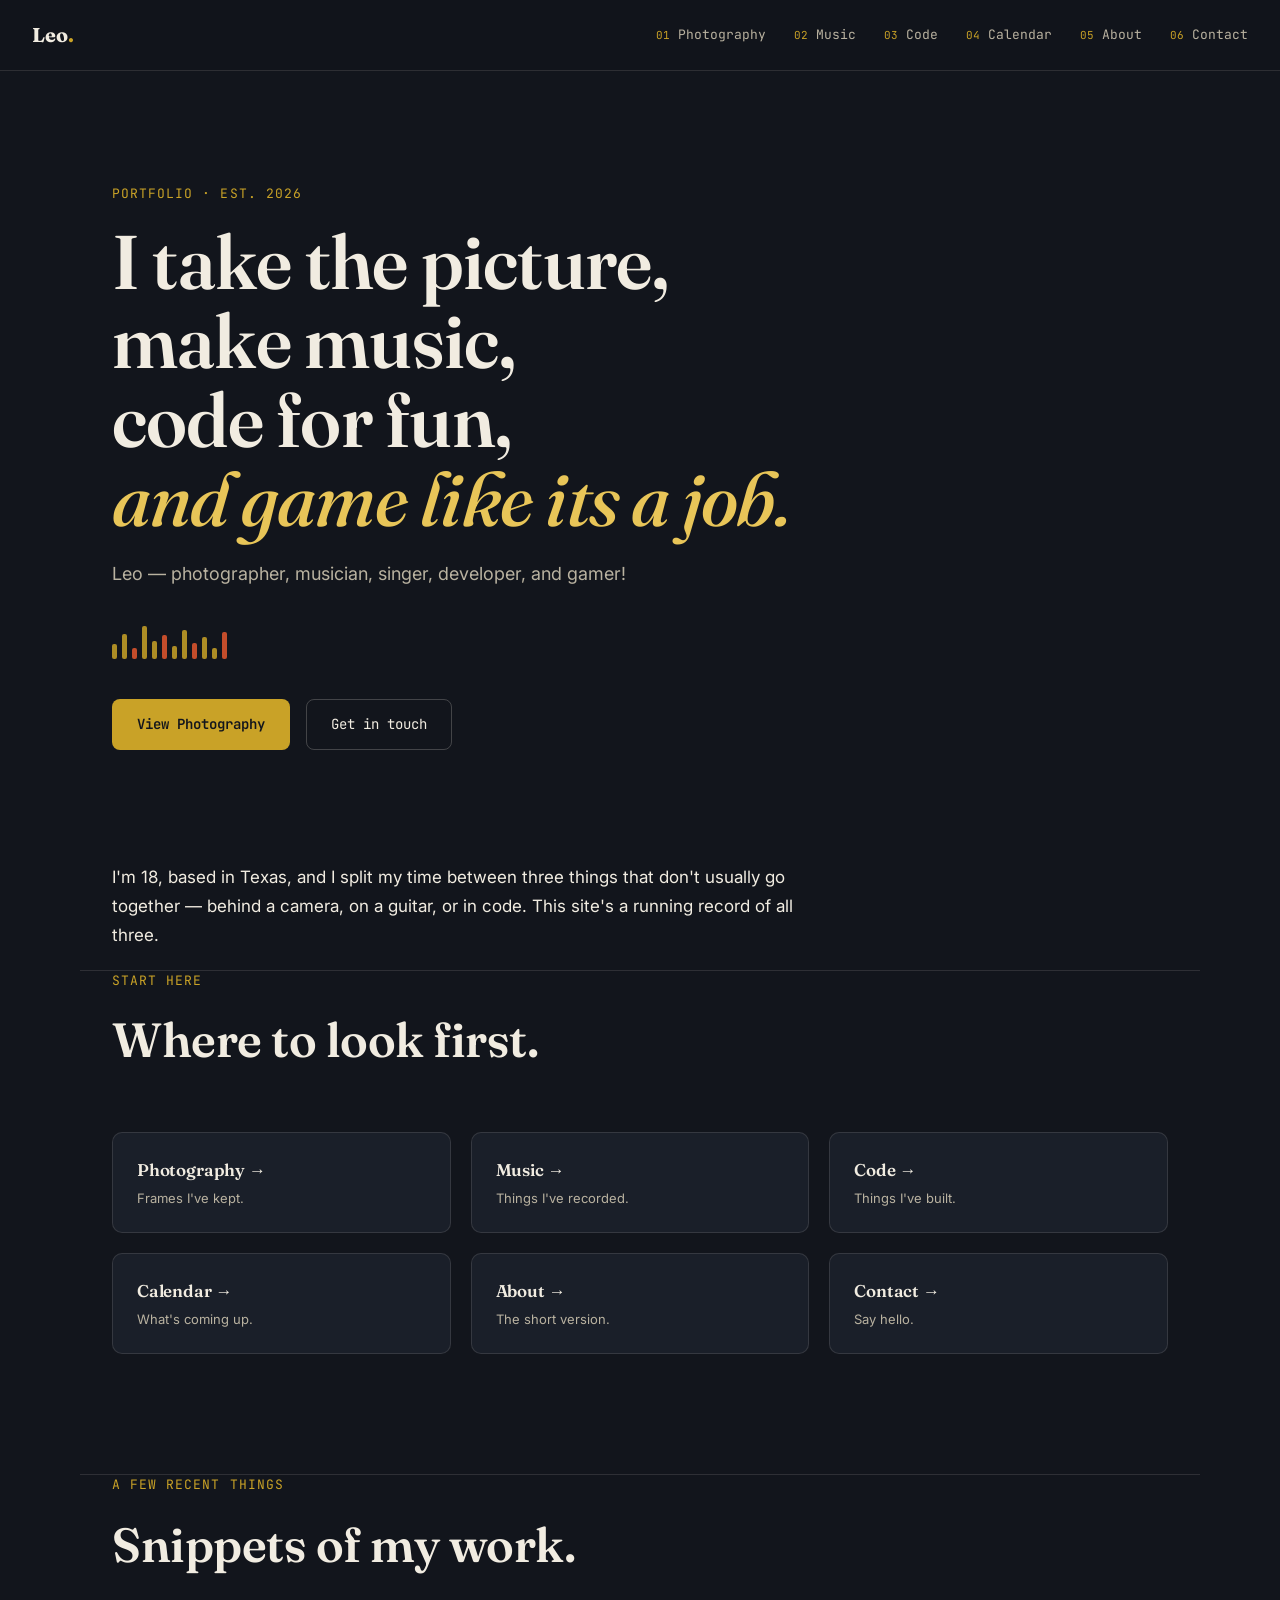
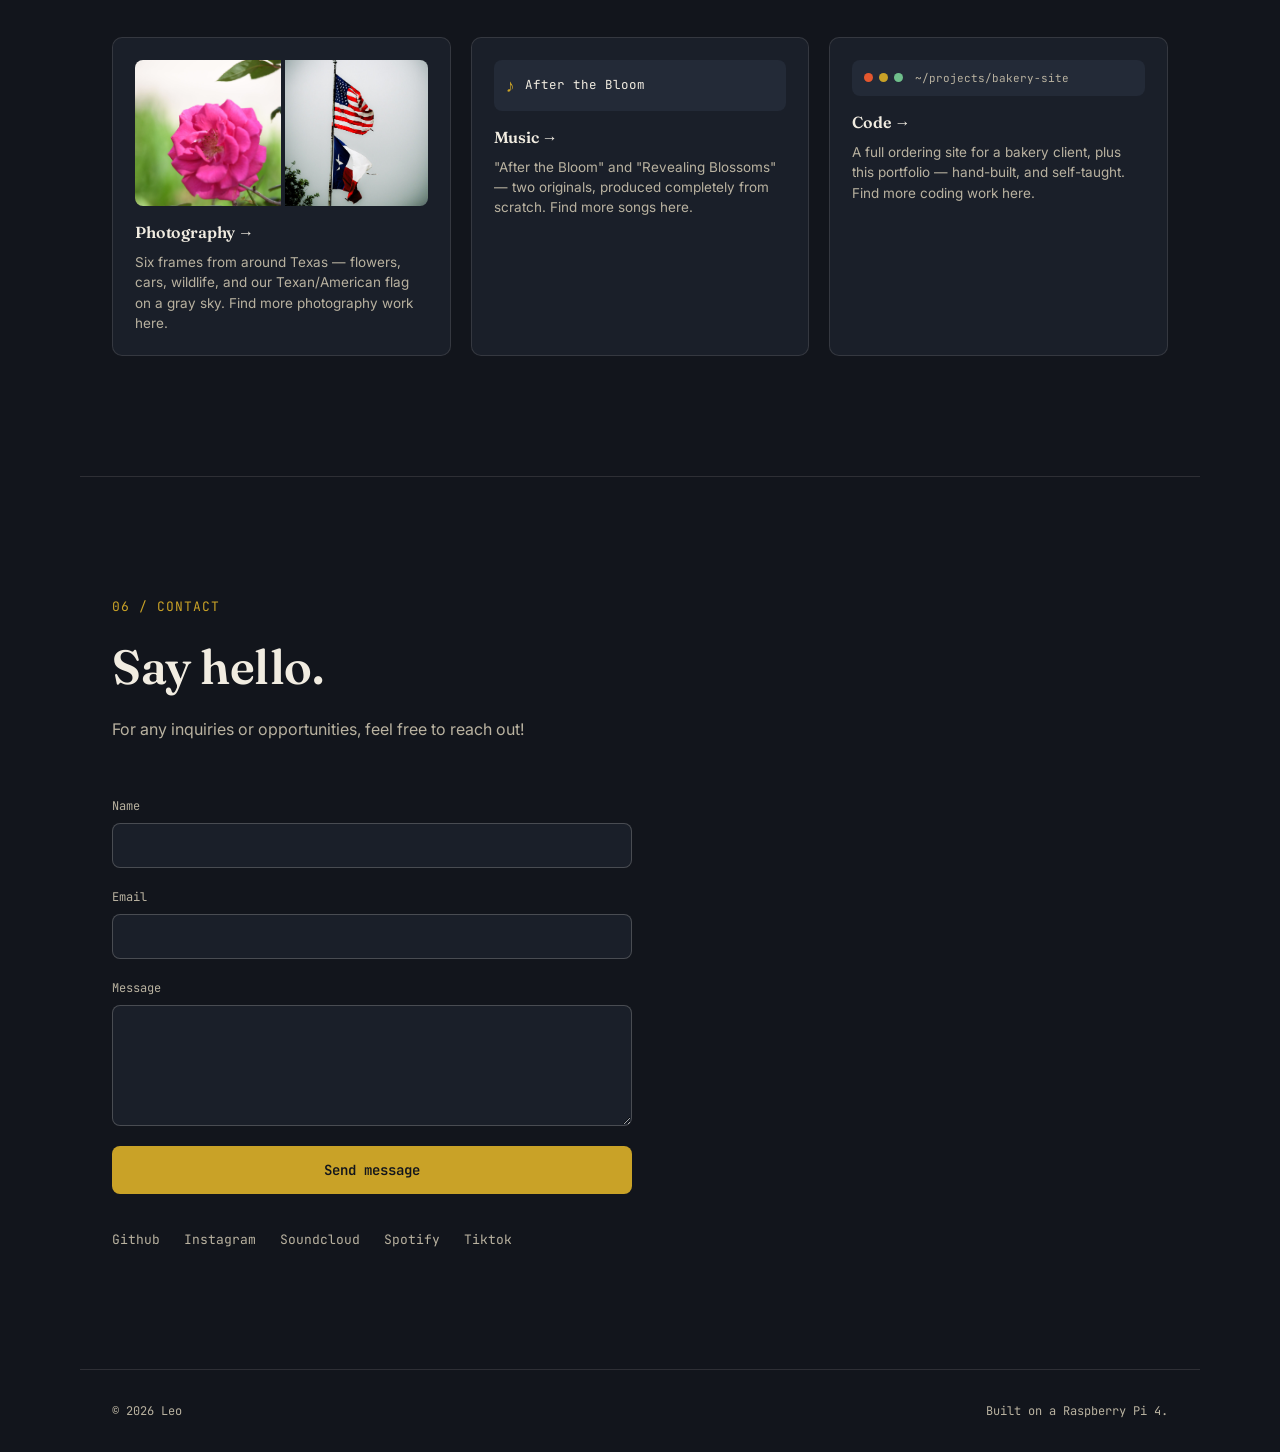
==== index.html @ b11d9968 "Add files via upload" ====
<!DOCTYPE html>
<html lang="en">
<head>
<meta charset="UTF-8">
<meta name="viewport" content="width=device-width, initial-scale=1.0">
<title>Leo — Photography · Music · Code</title>
<meta name="description" content="Portfolio of photography, music, and software work.">
<link rel="preconnect" href="https://fonts.googleapis.com">
<link rel="preconnect" href="https://fonts.gstatic.com" crossorigin>
<link href="https://fonts.googleapis.com/css2?family=Fraunces:ital,opsz,wght@0,9..144,400;0,9..144,600;0,9..144,700;1,9..144,500&family=Inter:wght@400;500;600&family=JetBrains+Mono:wght@400;500;600&display=swap" rel="stylesheet">
<link rel="stylesheet" href="styles.css">
</head>
<body>

<header class="topbar">
  <a href="index.html" class="brand">Leo<span class="brand-dot">.</span></a>
  <nav class="nav" aria-label="Primary">
    <a href="photography.html"><span class="nav-idx">01</span>Photography</a>
    <a href="music.html"><span class="nav-idx">02</span>Music</a>
    <a href="coding.html"><span class="nav-idx">03</span>Code</a>
    <a href="calendar.html"><span class="nav-idx">04</span>Calendar</a>
    <a href="about.html"><span class="nav-idx">05</span>About</a>
    <a href="#contact"><span class="nav-idx">06</span>Contact</a>
  </nav>
  <button class="nav-toggle" id="navToggle" aria-label="Open menu" aria-expanded="false">
    <span></span><span></span><span></span>
  </button>
</header>

<main>

  <section class="hero">
    <div class="hero-inner">
      <p class="eyebrow mono">portfolio · est. 2026</p>
      <h1 class="hero-title">
        I take the picture,<br>
        make music,<br>
        code for fun,<br>
        <span class="hero-accent">and game like its a job.</span>
      </h1>
      <p class="hero-sub">Leo — photographer, musician, singer, developer, and gamer!</p>
      <div class="meter" aria-hidden="true">
        <span></span><span></span><span></span><span></span><span></span><span></span><span></span><span></span><span></span><span></span><span></span><span></span>
      </div>
      <div class="hero-links">
        <a href="photography.html" class="btn btn-primary">View Photography</a>
        <a href="#contact" class="btn btn-ghost">Get in touch</a>
      </div>
    </div>
  </section>

  <section class="section" style="padding-top:0; padding-bottom:0">
    <p class="about-text" style="font-size:17px; max-width:65ch">
      I'm 18, based in Texas, and I split my time between three things that
      don't usually go together — behind a camera, on a guitar, or in code.
      This site's a running record of all three.
    </p>
  </section>

  <section class="section" style="padding-top:0">
    <div class="section-head">
      <p class="eyebrow mono">start here</p>
      <h2>Where to look first.</h2>
    </div>
    <div class="quick-links">
      <a href="photography.html"><h3>Photography →</h3><p>Frames I've kept.</p></a>
      <a href="music.html"><h3>Music →</h3><p>Things I've recorded.</p></a>
      <a href="coding.html"><h3>Code →</h3><p>Things I've built.</p></a>
      <a href="calendar.html"><h3>Calendar →</h3><p>What's coming up.</p></a>
      <a href="about.html"><h3>About →</h3><p>The short version.</p></a>
      <a href="#contact"><h3>Contact →</h3><p>Say hello.</p></a>
    </div>
  </section>

  <section class="section" style="padding-top:0">
    <div class="section-head">
      <p class="eyebrow mono">a few recent things</p>
      <h2>Snippets of my work.</h2>
    </div>
    <div class="pillar-grid">
      <a href="photography.html" class="pillar-card">
        <div class="snippet-photos">
          <img src="assets/photos/pic1.JPG" alt="A pink rose in bloom">
          <img src="assets/photos/pic6.JPG" alt="American and Texan flags flying together">
        </div>
        <h3>Photography →</h3>
        <p>Six frames from around Texas — flowers, cars, wildlife, and our Texan/American
           flag on a gray sky. Find more photography work here.</p>
      </a>
      <a href="music.html" class="pillar-card">
        <div class="snippet-track">
          <span class="snippet-note" aria-hidden="true">♪</span>
          <span class="snippet-track-name mono">After the Bloom</span>
        </div>
        <h3>Music →</h3>
        <p>"After the Bloom" and "Revealing Blossoms" — two originals,
          produced completely from scratch. Find more songs here.</p>
      </a>
      <a href="coding.html" class="pillar-card">
        <div class="snippet-term">
          <span class="dot red"></span><span class="dot amber"></span><span class="dot green"></span>
          <span class="snippet-term-path mono">~/projects/bakery-site</span>
        </div>
        <h3>Code →</h3>
        <p>A full ordering site for a bakery client, plus this portfolio —
          hand-built, and self-taught. Find more coding work here.</p>
      </a>
    </div>
  </section>

  <section id="contact" class="section section-contact">
    <div class="section-head">
      <p class="eyebrow mono">06 / contact</p>
      <h2>Say hello.</h2>
      <p class="section-sub">For any inquiries or opportunities, feel free to reach out!</p>
    </div>
    <form class="contact-form" action="https://formspree.io/f/xnjkwbkw" method="POST">
      <div class="field">
        <label for="name">Name</label>
        <input id="name" name="name" type="text" required>
      </div>
      <div class="field">
        <label for="email">Email</label>
        <input id="email" name="email" type="email" required>
      </div>
      <div class="field">
        <label for="message">Message</label>
        <textarea id="message" name="message" rows="5" required></textarea>
      </div>
      <input type="hidden" name="_subject" value="New message from your portfolio site">
      <button type="submit" class="btn btn-primary">Send message</button>
    </form>
    <div class="socials mono">
      <a href="https://github.com/leocebillo">Github</a>
      <a href="https://www.instagram.com/leocebillo/">Instagram</a>
      <a href="https://soundcloud.com/leocebillo/tracks">Soundcloud</a>
      <a href="https://open.spotify.com/artist/6a5sOU5WnglyTSej2QoIKZ">Spotify</a>
      <a href="https://www.tiktok.com/@leocebillo?is_from_webapp=1&sender_device=pc">Tiktok</a>
    </div>
  </section>

</main>

<footer class="footer mono">
  <span>© <span id="year"></span> Leo</span>
  <span>Built on a Raspberry Pi 4.</span>
</footer>

<script src="script.js"></script>
</body>
</html>
---- styles.css ----
/* ---------- Tokens ---------- */
:root{
  --ink: #12151C;
  --ink-2: #1A1F29;
  --ink-3: #232A37;
  --paper: #F1ECE1;
  --paper-dim: #B9B2A0;
  --brass: #C9A227;
  --brass-bright: #E8C558;
  --rec: #E4572E;
  --green: #6FBF8B;
  --line: rgba(241,236,225,0.12);
  --line-strong: rgba(241,236,225,0.22);

  --font-display: 'Fraunces', serif;
  --font-body: 'Inter', -apple-system, sans-serif;
  --font-mono: 'JetBrains Mono', monospace;

  --container: 1120px;
}

*{ box-sizing:border-box; }
html{ scroll-behavior:smooth; }
body{
  margin:0;
  background:var(--ink);
  color:var(--paper);
  font-family:var(--font-body);
  line-height:1.5;
  -webkit-font-smoothing:antialiased;
}
@media (prefers-reduced-motion: reduce){
  html{ scroll-behavior:auto; }
  *{ animation-duration:0.001ms !important; animation-iteration-count:1 !important; transition-duration:0.001ms !important; }
}

a{ color:inherit; text-decoration:none; }
h1,h2,h3{ font-family:var(--font-display); font-weight:600; margin:0; letter-spacing:-0.01em; }
p{ margin:0; }
.mono{ font-family:var(--font-mono); }

::selection{ background:var(--brass); color:var(--ink); }
:focus-visible{ outline:2px solid var(--brass-bright); outline-offset:3px; }

/* ---------- Layout helpers ---------- */
.section{
  max-width:var(--container);
  margin:0 auto;
  padding:120px 32px;
  border-bottom:1px solid var(--line);
}
.section-head{ max-width:640px; margin-bottom:56px; }
.eyebrow{ color:var(--brass); font-size:13px; letter-spacing:0.08em; text-transform:uppercase; margin-bottom:14px; display:block; }
.section-head h2{ font-size:clamp(32px,4vw,48px); margin-bottom:14px; }
.section-sub{ color:var(--paper-dim); font-size:16px; max-width:52ch; }
.section-sub code{ font-family:var(--font-mono); background:var(--ink-2); padding:2px 6px; border-radius:4px; font-size:0.9em; }

/* ---------- Topbar ---------- */
.topbar{
  position:sticky; top:0; z-index:50;
  display:flex; align-items:center; justify-content:space-between;
  padding:20px 32px;
  background:rgba(18,21,28,0.85);
  backdrop-filter:blur(10px);
  border-bottom:1px solid var(--line);
}
.brand{ font-family:var(--font-display); font-size:20px; font-weight:700; }
.brand-dot{ color:var(--brass); }
.nav{ display:flex; gap:28px; }
.nav a, .nav span.active{
  font-family:var(--font-mono); font-size:13px; color:var(--paper-dim);
  display:flex; align-items:center; gap:8px; transition:color .2s;
}
.nav a:hover{ color:var(--paper); }
.nav span.active{ color:var(--paper); cursor:default; }
.nav span.active .nav-idx{ color:var(--brass-bright); }
.nav-idx{ color:var(--brass); font-size:11px; }
.nav-toggle{ display:none; background:none; border:0; width:32px; height:24px; flex-direction:column; justify-content:space-between; cursor:pointer; padding:0; }
.nav-toggle span{ display:block; height:2px; background:var(--paper); border-radius:2px; }

@media (max-width: 860px){
  .nav{
    position:fixed; inset:64px 0 0 0; background:var(--ink);
    flex-direction:column; gap:0; padding:12px 32px;
    transform:translateY(-8px); opacity:0; pointer-events:none; transition:all .25s ease;
  }
  .nav.open{ transform:translateY(0); opacity:1; pointer-events:auto; }
  .nav a, .nav span.active{ padding:16px 0; border-bottom:1px solid var(--line); font-size:15px; }
  .nav-toggle{ display:flex; }
}

/* ---------- Hero ---------- */
.hero{
  min-height:88vh; display:flex; align-items:center;
  max-width:var(--container); margin:0 auto; padding:60px 32px;
}
.hero-inner{ max-width:760px; }
.hero-title{ font-size:clamp(40px,6.5vw,76px); line-height:1.04; margin:18px 0 22px; }
.hero-accent{ font-style:italic; color:var(--brass-bright); font-weight:500; }
.hero-sub{ color:var(--paper-dim); font-size:18px; max-width:48ch; margin-bottom:36px; }

/* signature meter motif */
.meter{ display:flex; align-items:flex-end; gap:5px; height:36px; margin-bottom:40px; }
.meter span{
  width:5px; background:var(--brass); border-radius:2px; opacity:0.85;
  animation:levels 1.6s ease-in-out infinite;
}
.meter span:nth-child(3n){ background:var(--rec); }
.meter span:nth-child(1){ height:40%; animation-delay:-1.1s; }
.meter span:nth-child(2){ height:70%; animation-delay:-0.3s; }
.meter span:nth-child(3){ height:30%; animation-delay:-0.9s; }
.meter span:nth-child(4){ height:90%; animation-delay:-0.2s; }
.meter span:nth-child(5){ height:50%; animation-delay:-1.4s; }
.meter span:nth-child(6){ height:65%; animation-delay:-0.6s; }
.meter span:nth-child(7){ height:35%; animation-delay:-1.0s; }
.meter span:nth-child(8){ height:80%; animation-delay:-0.4s; }
.meter span:nth-child(9){ height:45%; animation-delay:-1.3s; }
.meter span:nth-child(10){ height:60%; animation-delay:-0.7s; }
.meter span:nth-child(11){ height:30%; animation-delay:-1.5s; }
.meter span:nth-child(12){ height:75%; animation-delay:-0.5s; }
@keyframes levels{
  0%,100%{ transform:scaleY(0.4); }
  50%{ transform:scaleY(1); }
}

.hero-links{ display:flex; gap:16px; flex-wrap:wrap; }

/* ---------- Home: quick links ---------- */
.quick-links{ display:grid; grid-template-columns:repeat(3,1fr); gap:20px; }
.quick-links a{
  display:block; background:var(--ink-2); border:1px solid var(--line);
  border-radius:10px; padding:24px; transition:all .2s;
}
.quick-links a:hover{ border-color:var(--brass); transform:translateY(-2px); }
.quick-links h3{ font-size:17px; margin-bottom:6px; }
.quick-links p{ color:var(--paper-dim); font-size:13px; }
@media (max-width:760px){ .quick-links{ grid-template-columns:repeat(2,1fr); } }
@media (max-width:520px){ .quick-links{ grid-template-columns:1fr; } }
.btn{
  font-family:var(--font-mono); font-size:14px; padding:14px 24px; border-radius:8px;
  border:1px solid transparent; transition:all .2s; display:inline-block;
}
.btn-primary{ background:var(--brass); color:var(--ink); font-weight:600; }
.btn-primary:hover{ background:var(--brass-bright); transform:translateY(-1px); }
.btn-ghost{ border-color:var(--line-strong); color:var(--paper); }
.btn-ghost:hover{ border-color:var(--paper); }

/* ---------- Photography: contact sheet ---------- */
.contact-sheet{
  display:grid; grid-template-columns:repeat(3,1fr); gap:2px;
  background:var(--line);
  border:1px solid var(--line-strong);
}
.frame{ margin:0; background:var(--ink); position:relative; }
.frame-img{
  aspect-ratio:4/5; background:var(--ink-3);
  position:relative; overflow:hidden; cursor:pointer;
}
.frame-img img{
  width:100%; height:100%; object-fit:cover; display:block;
  transition:transform .35s ease, filter .2s ease;
}
.frame:hover .frame-img img{ transform:scale(1.04); filter:brightness(1.05); }
.frame figcaption{
  position:absolute; left:0; right:0; bottom:0; padding:8px 10px;
  font-size:11px; color:var(--paper); background:linear-gradient(transparent,rgba(0,0,0,0.65));
}
@media (max-width:700px){ .contact-sheet{ grid-template-columns:repeat(2,1fr); } }

/* ---------- Photography: gear + YouTube callout ---------- */
.gear-list{
  list-style:none; margin:0 0 28px; padding:0; max-width:440px;
  display:flex; flex-direction:column; gap:0;
}
.gear-list li{
  display:flex; justify-content:space-between; gap:16px;
  padding:14px 0; border-bottom:1px solid var(--line);
  font-size:13px; color:var(--paper);
}
.gear-list li:first-child{ border-top:1px solid var(--line); }
.gear-label{ color:var(--paper-dim); }
.yt-btn{ display:inline-flex; align-items:center; gap:10px; }
.yt-btn svg{ flex:none; }

.kit-grid{ display:grid; grid-template-columns:1.2fr 1fr; gap:40px; align-items:start; }
.brand-block{ display:flex; flex-direction:column; gap:18px; }
.brand-logo{ max-width:150px; height:auto; }
.brand-quote{
  font-family:var(--font-display); font-style:italic; font-size:19px;
  color:var(--paper-dim); border-left:2px solid var(--brass);
  padding-left:18px; margin:0; line-height:1.5;
}
@media (max-width:760px){ .kit-grid{ grid-template-columns:1fr; gap:32px; } }

/* Lightbox */
.lightbox{
  position:fixed; inset:0; background:rgba(10,9,14,.92);
  display:none; align-items:center; justify-content:center;
  z-index:200; padding:5vh 5vw;
}
.lightbox.open{ display:flex; }
.lightbox img{ max-height:90vh; max-width:90vw; border-radius:6px; }
.lightbox-close{
  position:absolute; top:24px; right:32px;
  background:none; border:0; color:var(--paper); font-size:32px;
  line-height:1; cursor:pointer;
}
.lightbox-close:hover{ color:var(--brass); }

/* ---------- Music: tracklist ---------- */
.tracklist{ border-top:1px solid var(--line); }
.track{
  display:flex; align-items:center; gap:20px; padding:18px 4px;
  border-bottom:1px solid var(--line);
}
.play-btn{
  width:42px; height:42px; border-radius:50%; border:1px solid var(--line-strong);
  background:transparent; color:var(--paper); cursor:pointer; flex:none;
  display:flex; align-items:center; justify-content:center; transition:all .2s;
}
.play-btn:hover{ border-color:var(--brass); color:var(--brass); }
.play-btn svg{ width:18px; height:18px; fill:currentColor; }
.icon-pause{ display:none; }
.track.playing .icon-play{ display:none; }
.track.playing .icon-pause{ display:block; }
.track.playing .play-btn{ border-color:var(--brass); color:var(--brass); }
.track-cover{
  width:48px; height:48px; border-radius:6px; overflow:hidden; flex:none;
  background:var(--ink-3); display:flex; align-items:center; justify-content:center;
}
.track-cover img{ width:100%; height:100%; object-fit:cover; display:block; }
.track-cover.cover-fallback::before{ content:"♪"; color:var(--brass); font-size:18px; }
.track-info{ display:flex; flex-direction:column; gap:4px; flex:1; }
.track-title{ font-size:17px; font-weight:500; }
.track-meta{ font-size:12px; color:var(--paper-dim); }
.vu{ display:flex; align-items:flex-end; gap:3px; height:20px; opacity:0.25; }
.vu span{ width:3px; height:100%; background:var(--brass); border-radius:2px; transform:scaleY(0.2); transition:transform .15s; }
.track.playing .vu{ opacity:1; }
.track.playing .vu span{ animation:levels 1s ease-in-out infinite; }
.track.playing .vu span:nth-child(2){ animation-delay:-0.2s; }
.track.playing .vu span:nth-child(3){ animation-delay:-0.6s; }
.track.playing .vu span:nth-child(4){ animation-delay:-0.1s; }
.track.playing .vu span:nth-child(5){ animation-delay:-0.4s; }

/* ---------- Music: streaming links + demos placeholder ---------- */
.stream-links{ display:flex; gap:14px; flex-wrap:wrap; margin-top:28px; }

.empty-state{
  border:1px dashed var(--line-strong); border-radius:12px; padding:48px 32px;
  text-align:center;
}
.empty-state .mono{ font-size:13px; color:var(--paper-dim); margin-bottom:8px; }
.empty-hint{ color:var(--paper-dim); font-size:13px; max-width:46ch; margin:0 auto; }
.empty-hint code{
  font-family:var(--font-mono); background:var(--ink-2); padding:2px 6px;
  border-radius:4px; font-size:0.92em; color:var(--paper);
}

/* ---------- Coding: terminal cards ---------- */
.term-grid{ display:grid; grid-template-columns:repeat(auto-fit,minmax(300px,1fr)); gap:24px; }
.term-card{
  background:var(--ink-2); border:1px solid var(--line); border-radius:10px;
  overflow:hidden; transition:transform .2s ease, border-color .2s ease, box-shadow .2s ease;
}
.term-card:hover{
  transform:translateY(-3px); border-color:var(--line-strong);
  box-shadow:0 12px 28px -12px rgba(0,0,0,0.5);
}
.term-bar{ display:flex; align-items:center; gap:8px; padding:12px 16px; background:var(--ink-3); }
.dot{ width:9px; height:9px; border-radius:50%; }
.dot.red{ background:var(--rec); } .dot.amber{ background:var(--brass); } .dot.green{ background:var(--green); }
.term-path{ margin-left:8px; font-size:12px; color:var(--paper-dim); }
.term-body{ padding:22px; }
.term-body h3{ font-size:19px; margin-bottom:10px; }
.term-body p{ color:var(--paper-dim); font-size:14.5px; margin-bottom:16px; }
.tags{ display:flex; flex-wrap:wrap; gap:8px; margin-bottom:16px; }
.tag{
  font-family:var(--font-mono); font-size:11px; padding:4px 10px 4px 8px;
  border:1px solid var(--line-strong); border-radius:20px; color:var(--paper-dim);
  display:inline-flex; align-items:center; gap:6px;
}
.tag::before{
  content:""; width:6px; height:6px; border-radius:50%;
  background:var(--tag-color, var(--paper-dim)); flex:none;
}
.tag-html{ --tag-color:#e35b28; }
.tag-css{ --tag-color:#3b82f6; }
.tag-js{ --tag-color:#e8c558; }
.tag-react{ --tag-color:#61dafb; }
.tag-node{ --tag-color:#6fbf8b; }
.tag-nginx{ --tag-color:#6fbf8b; }
.term-link{ font-size:13px; color:var(--brass); }
.term-link:hover{ color:var(--brass-bright); }
.gh-btn{ display:inline-flex; align-items:center; gap:10px; margin-top:28px; }
.gh-btn svg{ flex:none; }
.toolbox-tags .tag{ font-size:12px; padding:6px 14px 6px 10px; }

.doc-list{ display:flex; flex-direction:column; gap:12px; }
.doc-card{
  display:flex; align-items:center; gap:16px;
  background:var(--ink-2); border:1px solid var(--line); border-radius:10px;
  padding:16px 18px; transition:border-color .2s ease, transform .15s ease;
}
.doc-card:hover{ border-color:var(--brass); transform:translateY(-2px); }
.doc-icon{
  flex:none; width:40px; height:40px; border-radius:8px;
  background:var(--ink-3); color:var(--brass);
  display:flex; align-items:center; justify-content:center;
  font-family:var(--font-mono); font-size:10px; font-weight:600;
}
.doc-card h3{ font-size:15px; margin-bottom:2px; }
.doc-card p{ color:var(--paper-dim); font-size:13px; margin:0; }

/* ---------- Calendar: Google Calendar embed ---------- */
.gcal-embed{
  border:1px solid var(--line); border-radius:12px; overflow:hidden;
  width:100%; background:var(--ink-2);
}
.gcal-embed iframe{ display:block; width:100%; height:650px; }
@media (max-width:600px){ .gcal-embed iframe{ height:480px; } }

/* ---------- About ---------- */
.about-text{ font-size:19px; color:var(--paper); line-height:1.7; max-width:70ch; margin-bottom:20px; }
.origin-grid{ display:grid; grid-template-columns:repeat(3,1fr); gap:24px; }
.origin-block{
  background:var(--ink-2); border:1px solid var(--line); border-radius:10px;
  padding:22px;
}
.origin-block h4{
  font-family:var(--font-display); font-size:16px; color:var(--brass);
  margin:0 0 10px;
}
.origin-block p{ color:var(--paper-dim); font-size:14px; font-style:italic; margin:0; }
@media (max-width:760px){ .origin-grid{ grid-template-columns:1fr; } }
.pillar-grid{ display:grid; grid-template-columns:repeat(3,1fr); gap:20px; }
.pillar-card{
  display:block; background:var(--ink-2); border:1px solid var(--line);
  border-radius:10px; padding:22px; transition:all .2s;
}
.pillar-card:hover{ border-color:var(--brass); transform:translateY(-2px); }
.pillar-card h3{ font-size:16px; margin-bottom:8px; }
.pillar-card p{ color:var(--paper-dim); font-size:13.5px; margin:0; }

.snippet-photos{
  display:flex; gap:4px; margin-bottom:14px;
  border-radius:8px; overflow:hidden;
}
.snippet-photos img{ width:50%; aspect-ratio:1; object-fit:cover; display:block; }

.snippet-track{
  display:flex; align-items:center; gap:10px; margin-bottom:14px;
  padding:12px; background:var(--ink-3); border-radius:8px;
}
.snippet-note{ font-size:18px; color:var(--brass); }
.snippet-track-name{ font-size:12.5px; color:var(--paper); }

.snippet-term{
  display:flex; align-items:center; gap:6px; margin-bottom:14px;
  padding:10px 12px; background:var(--ink-3); border-radius:8px;
}
.snippet-term-path{ margin-left:6px; font-size:11px; color:var(--paper-dim); }
.pillar-highlight{ color:var(--brass); }
@media (max-width:760px){ .pillar-grid{ grid-template-columns:1fr; } }

/* ---------- Contact ---------- */
.contact-form{ max-width:520px; display:flex; flex-direction:column; gap:20px; margin-bottom:36px; }
.field{ display:flex; flex-direction:column; gap:8px; }
.field label{ font-family:var(--font-mono); font-size:12px; color:var(--paper-dim); }
.field input, .field textarea{
  background:var(--ink-2); border:1px solid var(--line-strong); border-radius:8px;
  padding:12px 14px; color:var(--paper); font-family:var(--font-body); font-size:15px; resize:vertical;
}
.field input:focus, .field textarea:focus{ border-color:var(--brass); }
.socials{ display:flex; gap:24px; font-size:13px; color:var(--paper-dim); }
.socials a:hover{ color:var(--brass); }

/* ---------- Footer ---------- */
.footer{
  display:flex; justify-content:space-between; max-width:var(--container); margin:0 auto;
  padding:32px; font-size:12px; color:var(--paper-dim);
}
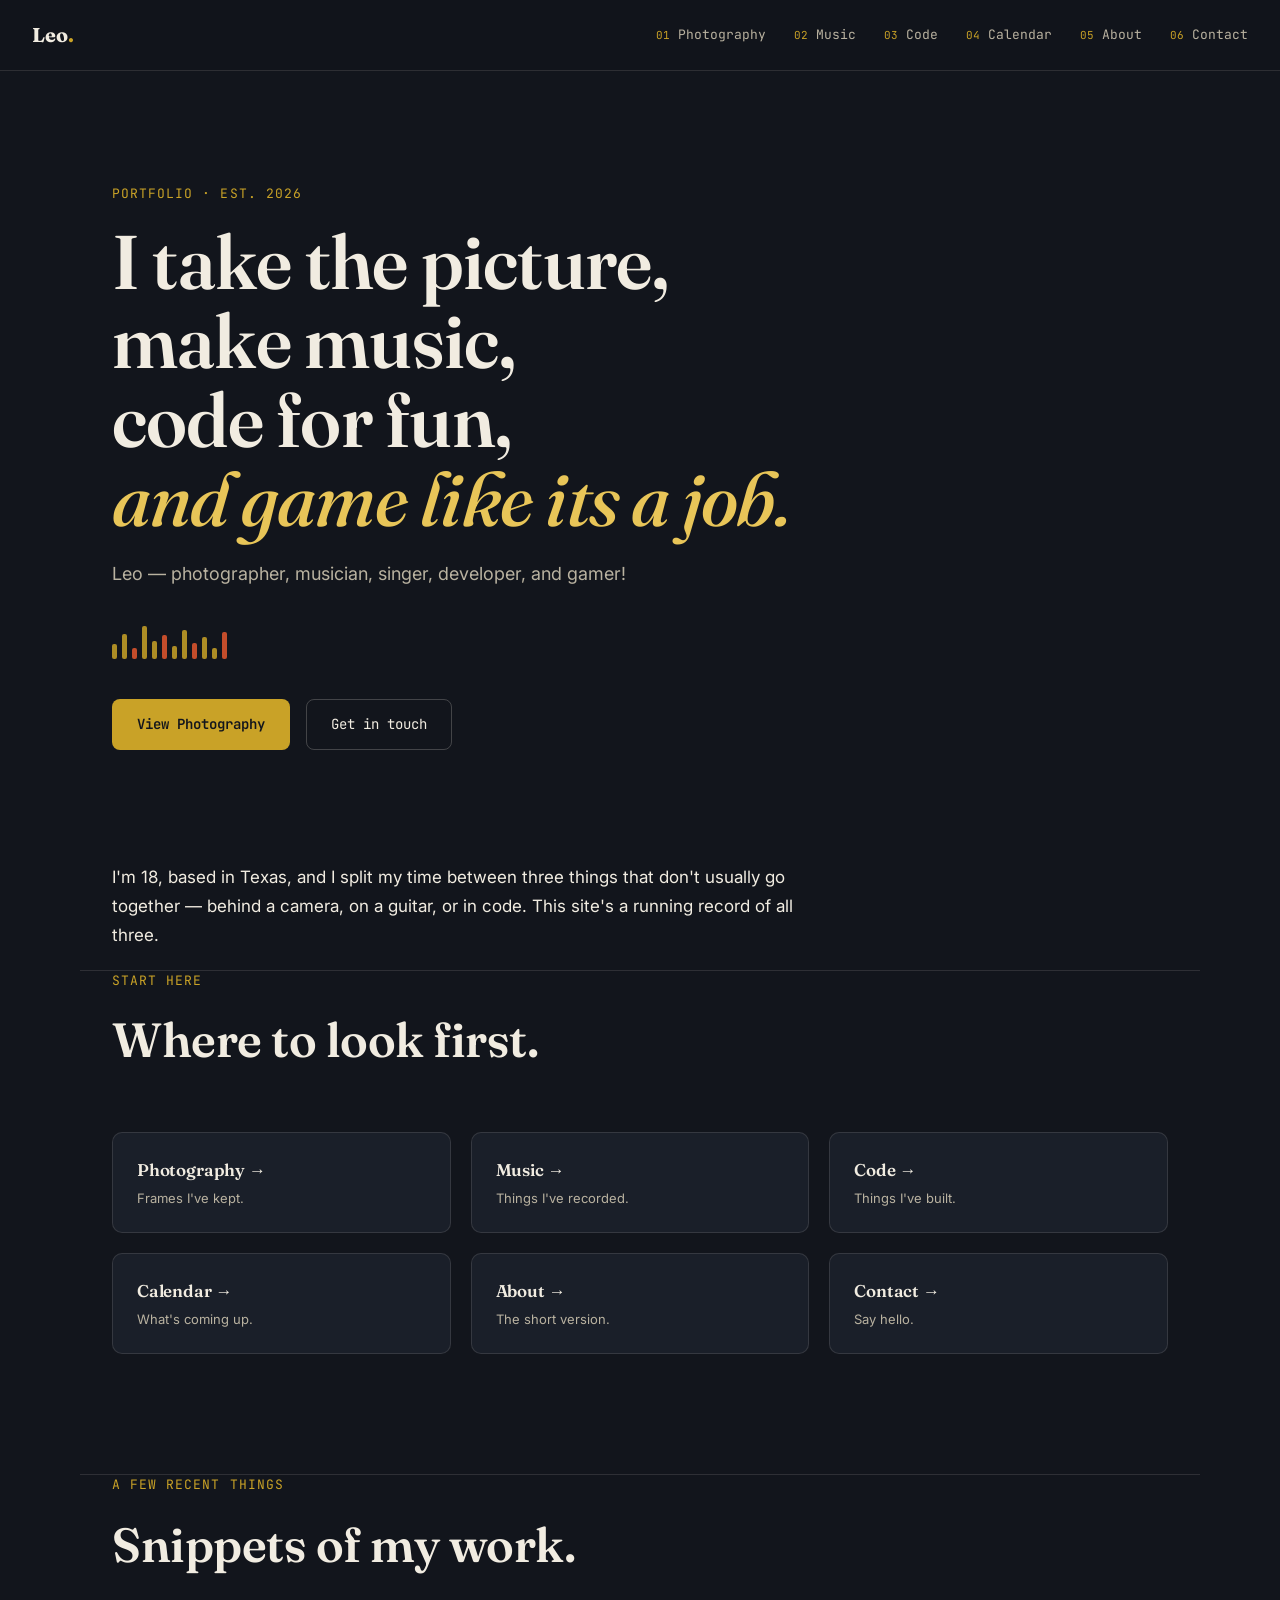
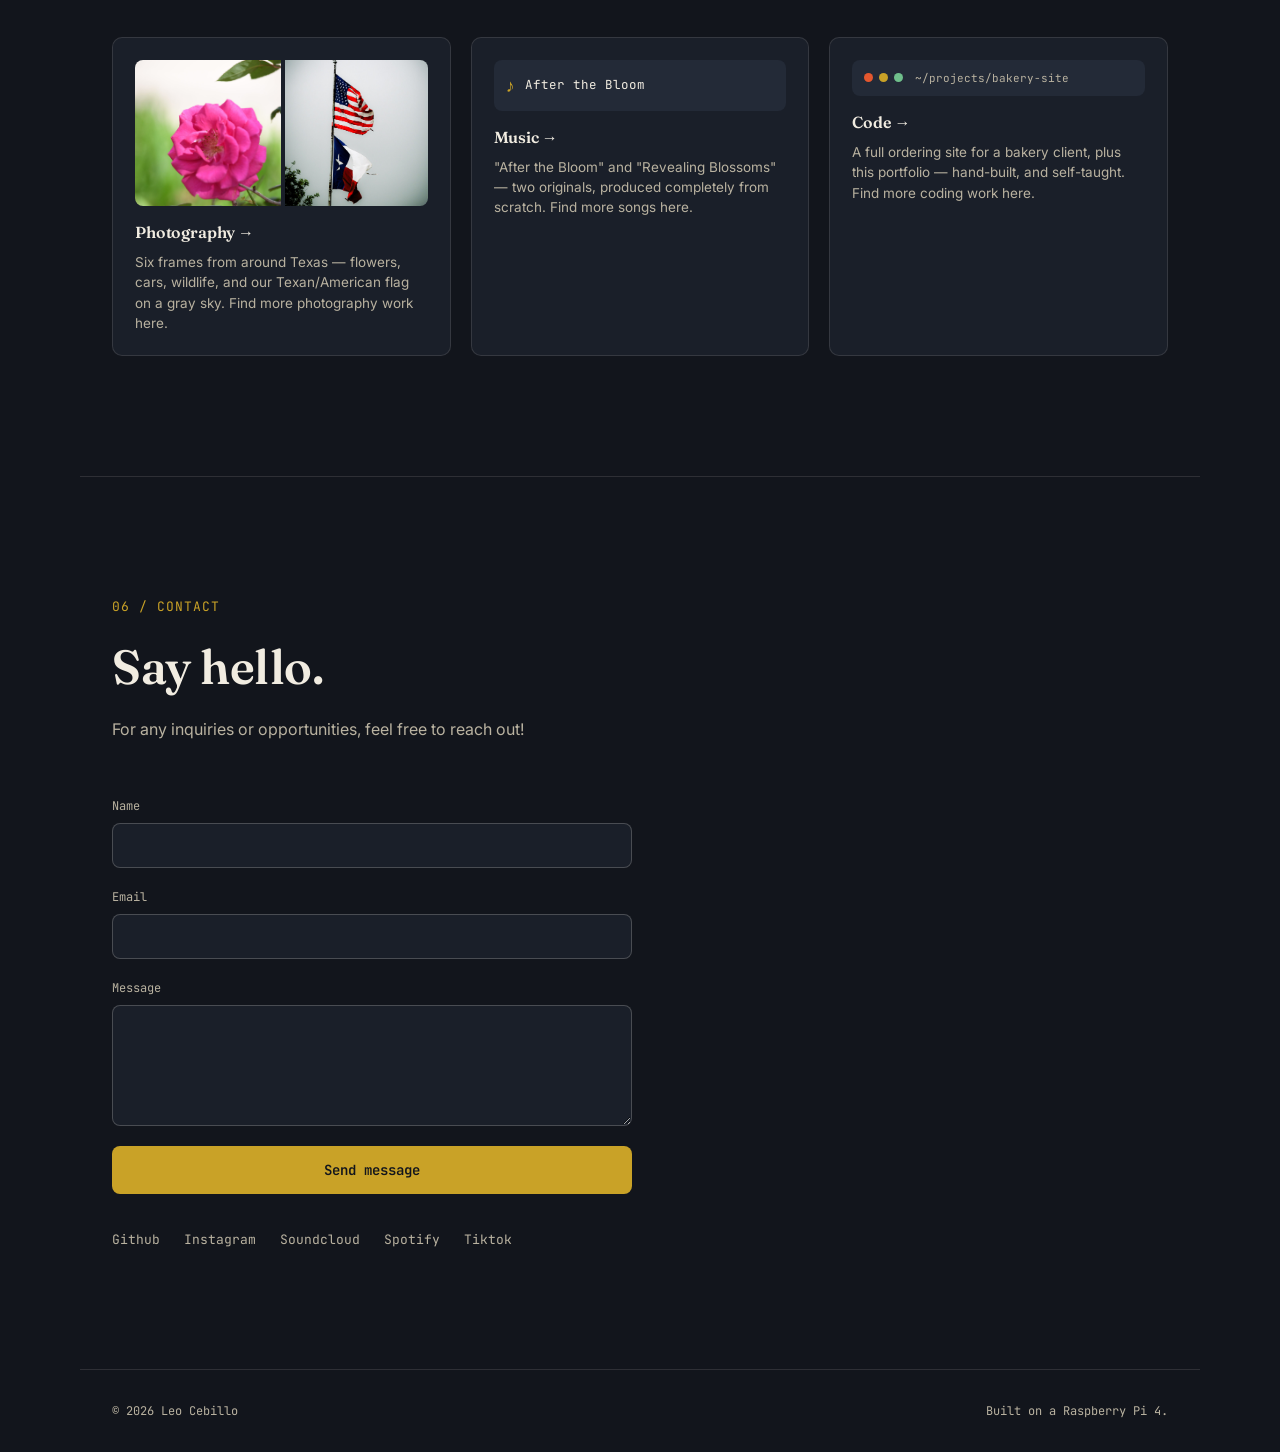
==== commit 210c16b3: "Added proper name at footer" ====
--- a/index.html
+++ b/index.html
@@ -142,7 +142,7 @@
 </main>
 
 <footer class="footer mono">
-  <span>© <span id="year"></span> Leo</span>
+  <span>© <span id="year"></span> Leo Cebillo</span>
   <span>Built on a Raspberry Pi 4.</span>
 </footer>
 
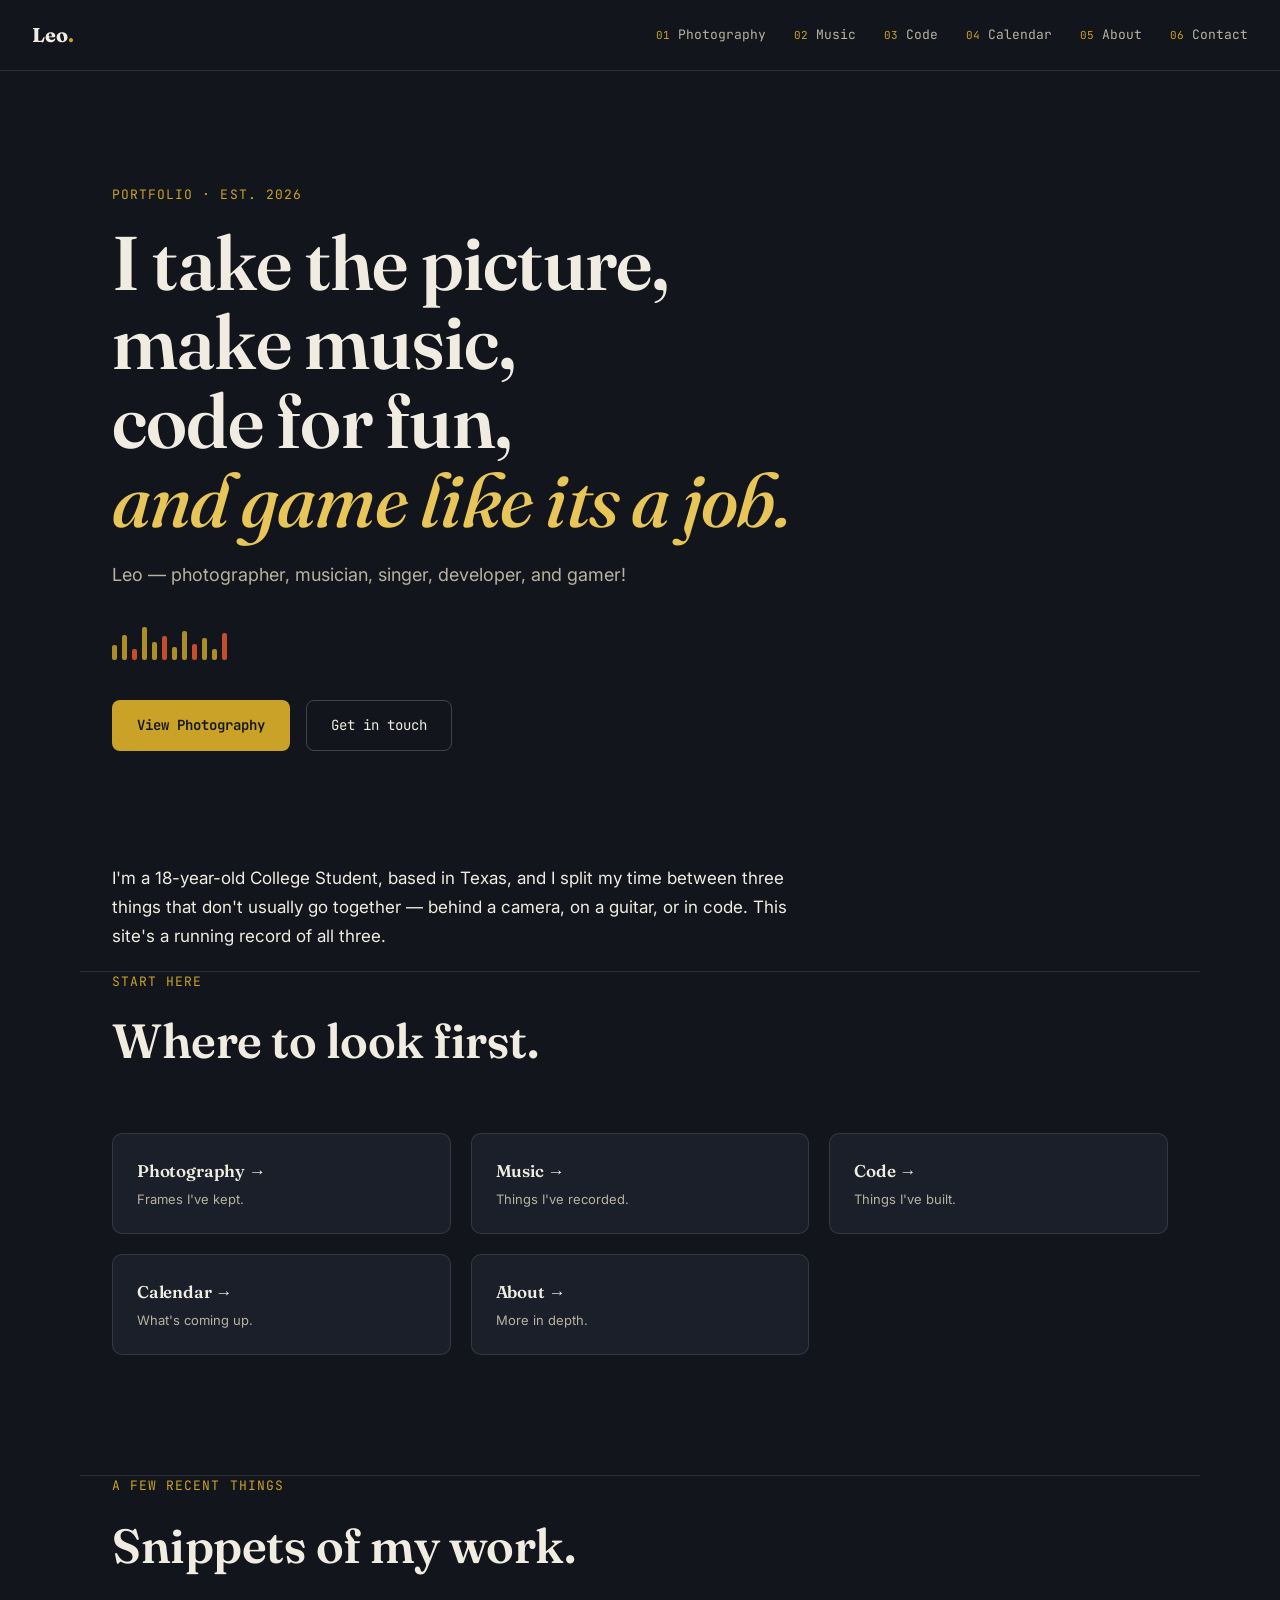
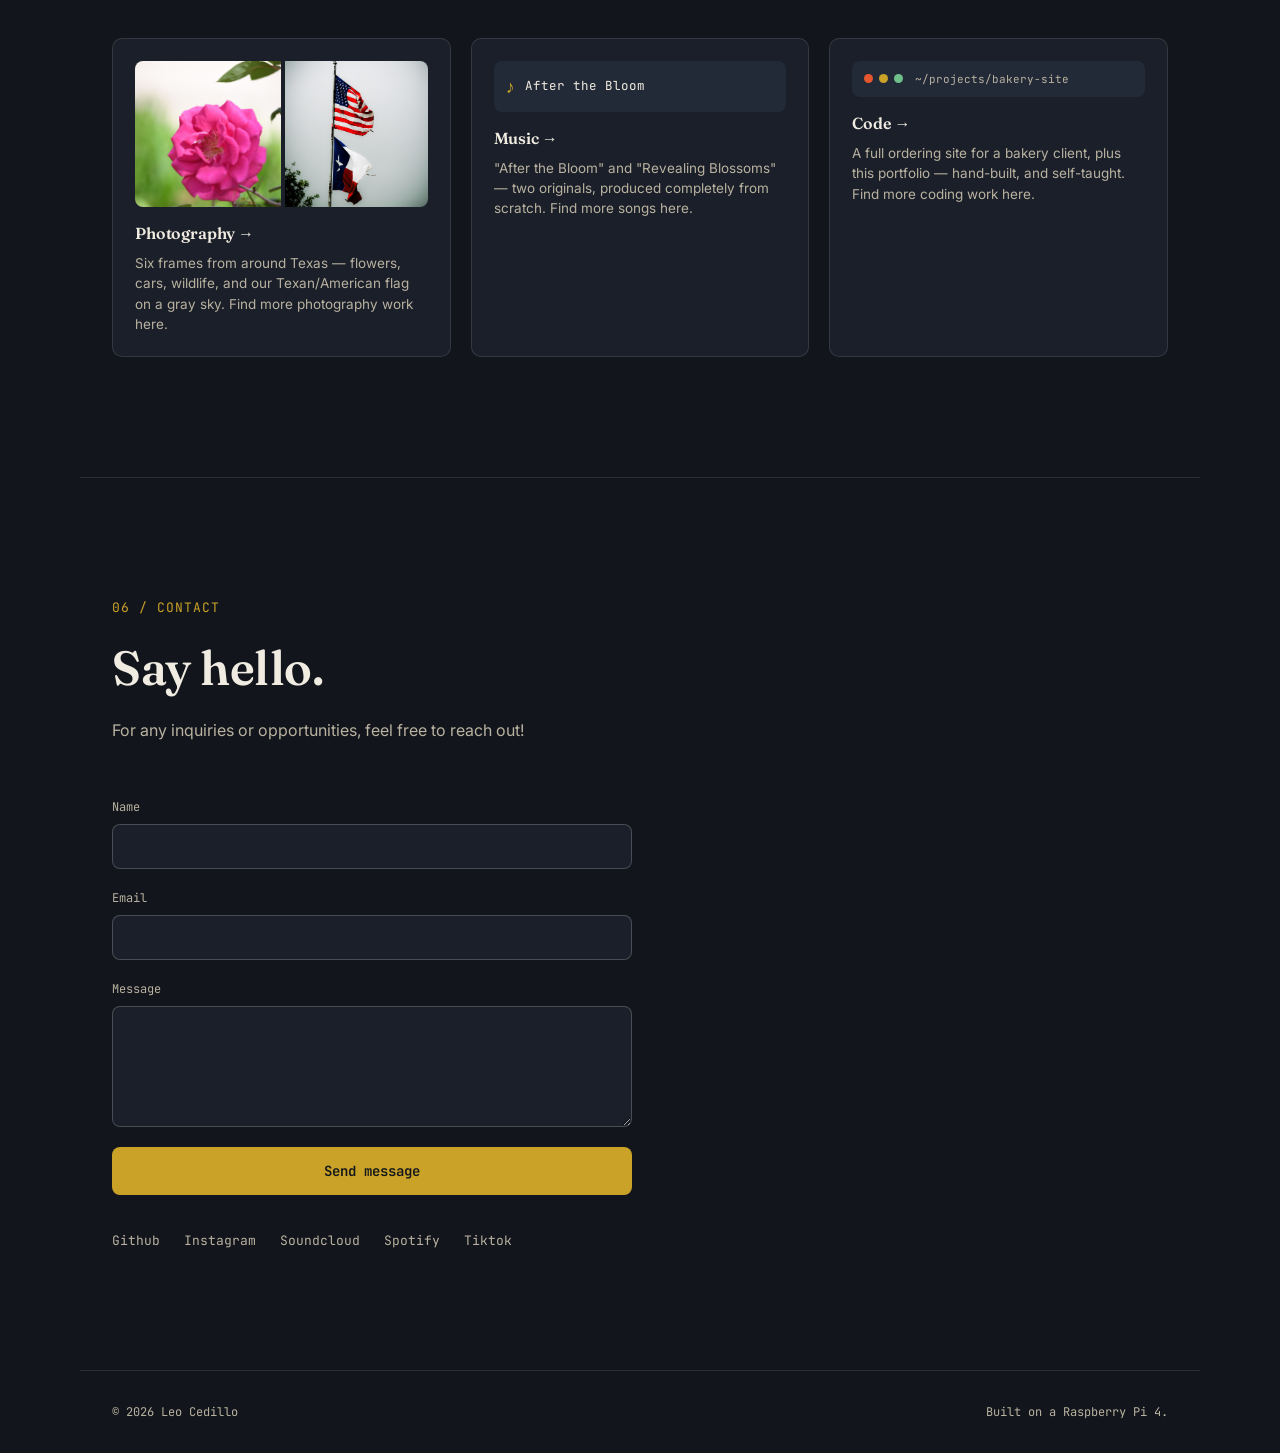
==== commit f51d34a6: "Updated info" ====
--- a/index.html
+++ b/index.html
@@ -51,7 +51,7 @@
 
   <section class="section" style="padding-top:0; padding-bottom:0">
     <p class="about-text" style="font-size:17px; max-width:65ch">
-      I'm 18, based in Texas, and I split my time between three things that
+      I'm a 18-year-old College Student, based in Texas, and I split my time between three things that
       don't usually go together — behind a camera, on a guitar, or in code.
       This site's a running record of all three.
     </p>
@@ -67,8 +67,7 @@
       <a href="music.html"><h3>Music →</h3><p>Things I've recorded.</p></a>
       <a href="coding.html"><h3>Code →</h3><p>Things I've built.</p></a>
       <a href="calendar.html"><h3>Calendar →</h3><p>What's coming up.</p></a>
-      <a href="about.html"><h3>About →</h3><p>The short version.</p></a>
-      <a href="#contact"><h3>Contact →</h3><p>Say hello.</p></a>
+      <a href="about.html"><h3>About →</h3><p>More in depth.</p></a>
     </div>
   </section>
 
@@ -142,7 +141,7 @@
 </main>
 
 <footer class="footer mono">
-  <span>© <span id="year"></span> Leo Cebillo</span>
+  <span>© <span id="year"></span> Leo Cedillo</span>
   <span>Built on a Raspberry Pi 4.</span>
 </footer>
 
--- a/styles.css
+++ b/styles.css
@@ -57,13 +57,13 @@
 
 /* ---------- Topbar ---------- */
 .topbar{
-  position:sticky; top:0; z-index:50;
+  position:fixed; top:0; left:0; right:0; z-index:50;
   display:flex; align-items:center; justify-content:space-between;
   padding:20px 32px;
-  background:rgba(18,21,28,0.85);
-  backdrop-filter:blur(10px);
+  background:var(--ink);
   border-bottom:1px solid var(--line);
 }
+main{ padding-top:72px; }
 .brand{ font-family:var(--font-display); font-size:20px; font-weight:700; }
 .brand-dot{ color:var(--brass); }
 .nav{ display:flex; gap:28px; }
@@ -80,7 +80,7 @@
 
 @media (max-width: 860px){
   .nav{
-    position:fixed; inset:64px 0 0 0; background:var(--ink);
+    position:fixed; inset:72px 0 0 0; background:var(--ink); z-index:55;
     flex-direction:column; gap:0; padding:12px 32px;
     transform:translateY(-8px); opacity:0; pointer-events:none; transition:all .25s ease;
   }
